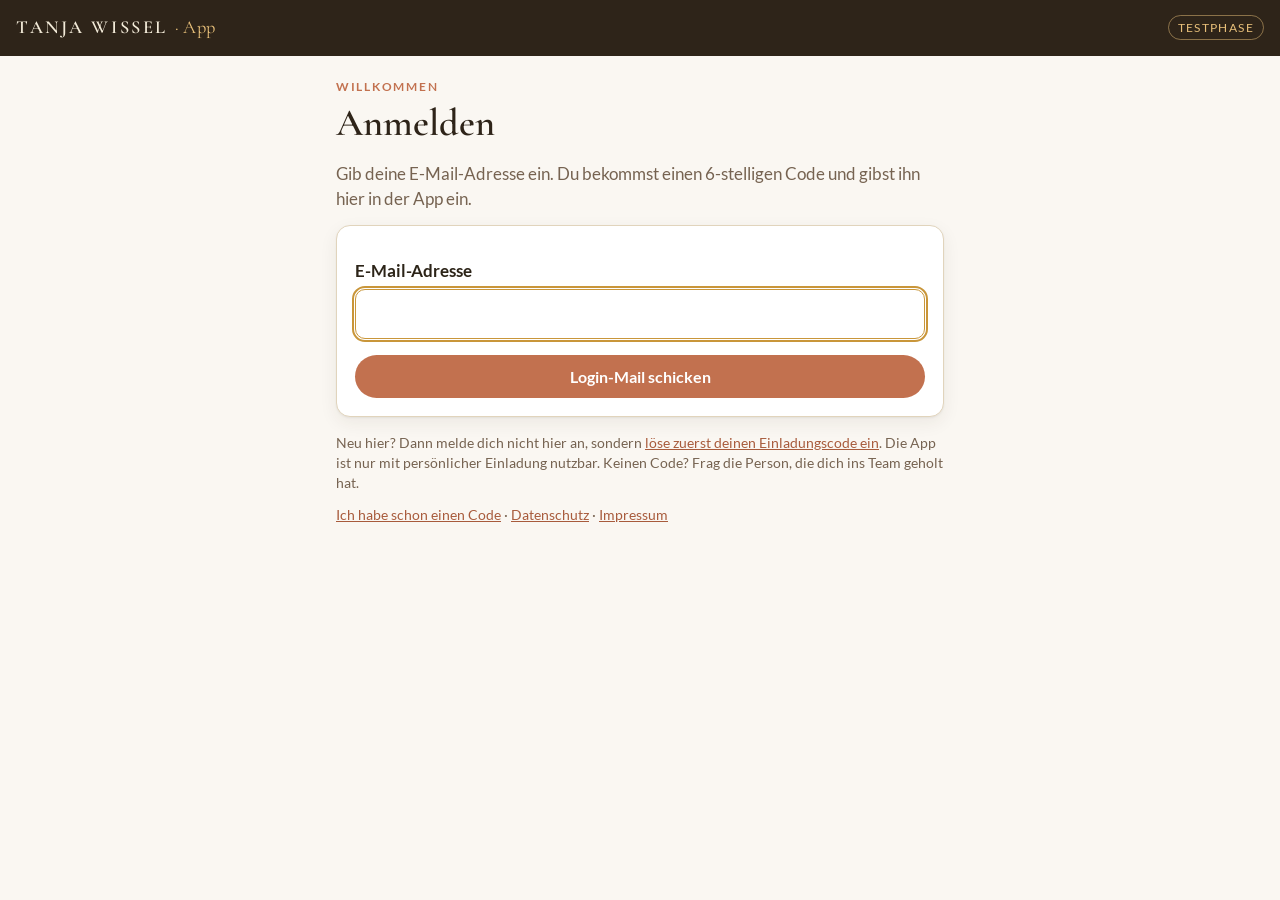
==== index.html @ ce4e1eeb "Erst wählen, dann schreiben; Video folgt der Nachrichtenart; Anrede „Hallo“ - Wechsel von Art, Busin" ====
<!doctype html>
<html lang="de">
<head>
  <meta charset="utf-8">
  <meta name="viewport" content="width=device-width, initial-scale=1, viewport-fit=cover">
  <meta name="robots" content="noindex, nofollow">
  <meta name="theme-color" content="#2E2419">
  <title>Tanja Wissel · App</title>
  <!-- Echtes Logo als Favicon: Android-Browser ohne App-Installation (z. B. Samsung Internet, Firefox) nehmen es für den Startbildschirm -->
  <link rel="icon" type="image/png" sizes="32x32" href="icons/favicon-32.png">
  <link rel="icon" type="image/png" sizes="192x192" href="icons/icon-192.png">
  <link rel="manifest" href="manifest.webmanifest">
  <link rel="apple-touch-icon" sizes="180x180" href="icons/apple-touch-icon.png">
  <meta name="apple-mobile-web-app-capable" content="yes">
  <meta name="mobile-web-app-capable" content="yes">
  <meta name="apple-mobile-web-app-title" content="Tanja Wissel">
  <meta name="apple-mobile-web-app-status-bar-style" content="black-translucent">
  <link rel="stylesheet" href="fonts/fonts.css">
  <link rel="stylesheet" href="app/styles.css?v=10">
</head>
<body>
  <header class="topbar">
    <div class="brand">TANJA WISSEL <span>· App</span></div>
    <span class="proto-badge">Testphase</span>
  </header>
  <main class="wrap" id="app" aria-live="polite">
    <p class="muted">Einen Moment …</p>
  </main>
  <nav class="tabbar" id="tabbar" aria-label="Hauptnavigation" hidden>
    <a href="#/heute" data-tab="heute"><span aria-hidden="true">☀</span>Heute</a>
    <a href="#/kontakte" data-tab="kontakte"><span aria-hidden="true">👥</span>Kontakte</a>
    <a href="#/kompass" data-tab="kompass"><span aria-hidden="true">🧭</span>Kompass</a>
    <a href="#/team" data-tab="team"><span aria-hidden="true">🤝</span>Team</a>
    <a href="#/profil" data-tab="profil"><span aria-hidden="true">👤</span>Profil</a>
  </nav>
  <div id="modal-root"></div>
  <div id="toast" class="toast" role="status" aria-live="polite"></div>
  <noscript><p class="wrap">Bitte JavaScript einschalten, damit die App funktioniert.</p></noscript>
  <script src="app/vendor/supabase-2.117.2.js"></script>
  <script src="app/config.js?v=5"></script>
  <script src="app/app.js?v=11"></script>
  <script src="app/crm-data.js?v=21"></script>
  <script src="app/kontakt-import.js?v=1"></script>
  <script src="app/crm.js?v=18"></script>
  <script src="app/kompass-data.js?v=7"></script>
  <script src="app/kompass.js?v=7"></script>
  <script src="app/erinnerungen.js?v=5"></script>
</body>
</html>
---- fonts/fonts.css ----
/* Lokal eingebundene Schriften — ersetzt Google Fonts CDN.
   Quelle: Google Fonts (Cormorant Garamond, Lato), Subsets latin + latin-ext.
   Neu erzeugen: siehe fonts/README.md */

/* Cormorant Garamond 400 italic — latin-ext */
@font-face {
  font-family: 'Cormorant Garamond';
  font-style: italic;
  font-weight: 400;
  font-display: swap;
  src: url(./cormorant-garamond-400-italic-latin-ext.woff2) format('woff2');
  unicode-range: U+0100-02BA, U+02BD-02C5, U+02C7-02CC, U+02CE-02D7, U+02DD-02FF, U+0304, U+0308, U+0329, U+1D00-1DBF, U+1E00-1E9F, U+1EF2-1EFF, U+2020, U+20A0-20AB, U+20AD-20C0, U+2113, U+2C60-2C7F, U+A720-A7FF;
}

/* Cormorant Garamond 400 italic — latin */
@font-face {
  font-family: 'Cormorant Garamond';
  font-style: italic;
  font-weight: 400;
  font-display: swap;
  src: url(./cormorant-garamond-400-italic-latin.woff2) format('woff2');
  unicode-range: U+0000-00FF, U+0131, U+0152-0153, U+02BB-02BC, U+02C6, U+02DA, U+02DC, U+0304, U+0308, U+0329, U+2000-206F, U+20AC, U+2122, U+2191, U+2193, U+2212, U+2215, U+FEFF, U+FFFD;
}

/* Cormorant Garamond 500 italic — latin-ext */
@font-face {
  font-family: 'Cormorant Garamond';
  font-style: italic;
  font-weight: 500;
  font-display: swap;
  src: url(./cormorant-garamond-500-italic-latin-ext.woff2) format('woff2');
  unicode-range: U+0100-02BA, U+02BD-02C5, U+02C7-02CC, U+02CE-02D7, U+02DD-02FF, U+0304, U+0308, U+0329, U+1D00-1DBF, U+1E00-1E9F, U+1EF2-1EFF, U+2020, U+20A0-20AB, U+20AD-20C0, U+2113, U+2C60-2C7F, U+A720-A7FF;
}

/* Cormorant Garamond 500 italic — latin */
@font-face {
  font-family: 'Cormorant Garamond';
  font-style: italic;
  font-weight: 500;
  font-display: swap;
  src: url(./cormorant-garamond-500-italic-latin.woff2) format('woff2');
  unicode-range: U+0000-00FF, U+0131, U+0152-0153, U+02BB-02BC, U+02C6, U+02DA, U+02DC, U+0304, U+0308, U+0329, U+2000-206F, U+20AC, U+2122, U+2191, U+2193, U+2212, U+2215, U+FEFF, U+FFFD;
}

/* Cormorant Garamond 400 normal — latin-ext */
@font-face {
  font-family: 'Cormorant Garamond';
  font-style: normal;
  font-weight: 400;
  font-display: swap;
  src: url(./cormorant-garamond-400-normal-latin-ext.woff2) format('woff2');
  unicode-range: U+0100-02BA, U+02BD-02C5, U+02C7-02CC, U+02CE-02D7, U+02DD-02FF, U+0304, U+0308, U+0329, U+1D00-1DBF, U+1E00-1E9F, U+1EF2-1EFF, U+2020, U+20A0-20AB, U+20AD-20C0, U+2113, U+2C60-2C7F, U+A720-A7FF;
}

/* Cormorant Garamond 400 normal — latin */
@font-face {
  font-family: 'Cormorant Garamond';
  font-style: normal;
  font-weight: 400;
  font-display: swap;
  src: url(./cormorant-garamond-400-normal-latin.woff2) format('woff2');
  unicode-range: U+0000-00FF, U+0131, U+0152-0153, U+02BB-02BC, U+02C6, U+02DA, U+02DC, U+0304, U+0308, U+0329, U+2000-206F, U+20AC, U+2122, U+2191, U+2193, U+2212, U+2215, U+FEFF, U+FFFD;
}

/* Cormorant Garamond 500 normal — latin-ext */
@font-face {
  font-family: 'Cormorant Garamond';
  font-style: normal;
  font-weight: 500;
  font-display: swap;
  src: url(./cormorant-garamond-500-normal-latin-ext.woff2) format('woff2');
  unicode-range: U+0100-02BA, U+02BD-02C5, U+02C7-02CC, U+02CE-02D7, U+02DD-02FF, U+0304, U+0308, U+0329, U+1D00-1DBF, U+1E00-1E9F, U+1EF2-1EFF, U+2020, U+20A0-20AB, U+20AD-20C0, U+2113, U+2C60-2C7F, U+A720-A7FF;
}

/* Cormorant Garamond 500 normal — latin */
@font-face {
  font-family: 'Cormorant Garamond';
  font-style: normal;
  font-weight: 500;
  font-display: swap;
  src: url(./cormorant-garamond-500-normal-latin.woff2) format('woff2');
  unicode-range: U+0000-00FF, U+0131, U+0152-0153, U+02BB-02BC, U+02C6, U+02DA, U+02DC, U+0304, U+0308, U+0329, U+2000-206F, U+20AC, U+2122, U+2191, U+2193, U+2212, U+2215, U+FEFF, U+FFFD;
}

/* Cormorant Garamond 600 normal — latin-ext */
@font-face {
  font-family: 'Cormorant Garamond';
  font-style: normal;
  font-weight: 600;
  font-display: swap;
  src: url(./cormorant-garamond-600-normal-latin-ext.woff2) format('woff2');
  unicode-range: U+0100-02BA, U+02BD-02C5, U+02C7-02CC, U+02CE-02D7, U+02DD-02FF, U+0304, U+0308, U+0329, U+1D00-1DBF, U+1E00-1E9F, U+1EF2-1EFF, U+2020, U+20A0-20AB, U+20AD-20C0, U+2113, U+2C60-2C7F, U+A720-A7FF;
}

/* Cormorant Garamond 600 normal — latin */
@font-face {
  font-family: 'Cormorant Garamond';
  font-style: normal;
  font-weight: 600;
  font-display: swap;
  src: url(./cormorant-garamond-600-normal-latin.woff2) format('woff2');
  unicode-range: U+0000-00FF, U+0131, U+0152-0153, U+02BB-02BC, U+02C6, U+02DA, U+02DC, U+0304, U+0308, U+0329, U+2000-206F, U+20AC, U+2122, U+2191, U+2193, U+2212, U+2215, U+FEFF, U+FFFD;
}

/* Lato 300 normal — latin-ext */
@font-face {
  font-family: 'Lato';
  font-style: normal;
  font-weight: 300;
  font-display: swap;
  src: url(./lato-300-normal-latin-ext.woff2) format('woff2');
  unicode-range: U+0100-02BA, U+02BD-02C5, U+02C7-02CC, U+02CE-02D7, U+02DD-02FF, U+0304, U+0308, U+0329, U+1D00-1DBF, U+1E00-1E9F, U+1EF2-1EFF, U+2020, U+20A0-20AB, U+20AD-20C0, U+2113, U+2C60-2C7F, U+A720-A7FF;
}

/* Lato 300 normal — latin */
@font-face {
  font-family: 'Lato';
  font-style: normal;
  font-weight: 300;
  font-display: swap;
  src: url(./lato-300-normal-latin.woff2) format('woff2');
  unicode-range: U+0000-00FF, U+0131, U+0152-0153, U+02BB-02BC, U+02C6, U+02DA, U+02DC, U+0304, U+0308, U+0329, U+2000-206F, U+20AC, U+2122, U+2191, U+2193, U+2212, U+2215, U+FEFF, U+FFFD;
}

/* Lato 400 normal — latin-ext */
@font-face {
  font-family: 'Lato';
  font-style: normal;
  font-weight: 400;
  font-display: swap;
  src: url(./lato-400-normal-latin-ext.woff2) format('woff2');
  unicode-range: U+0100-02BA, U+02BD-02C5, U+02C7-02CC, U+02CE-02D7, U+02DD-02FF, U+0304, U+0308, U+0329, U+1D00-1DBF, U+1E00-1E9F, U+1EF2-1EFF, U+2020, U+20A0-20AB, U+20AD-20C0, U+2113, U+2C60-2C7F, U+A720-A7FF;
}

/* Lato 400 normal — latin */
@font-face {
  font-family: 'Lato';
  font-style: normal;
  font-weight: 400;
  font-display: swap;
  src: url(./lato-400-normal-latin.woff2) format('woff2');
  unicode-range: U+0000-00FF, U+0131, U+0152-0153, U+02BB-02BC, U+02C6, U+02DA, U+02DC, U+0304, U+0308, U+0329, U+2000-206F, U+20AC, U+2122, U+2191, U+2193, U+2212, U+2215, U+FEFF, U+FFFD;
}

/* Lato 700 normal — latin-ext */
@font-face {
  font-family: 'Lato';
  font-style: normal;
  font-weight: 700;
  font-display: swap;
  src: url(./lato-700-normal-latin-ext.woff2) format('woff2');
  unicode-range: U+0100-02BA, U+02BD-02C5, U+02C7-02CC, U+02CE-02D7, U+02DD-02FF, U+0304, U+0308, U+0329, U+1D00-1DBF, U+1E00-1E9F, U+1EF2-1EFF, U+2020, U+20A0-20AB, U+20AD-20C0, U+2113, U+2C60-2C7F, U+A720-A7FF;
}

/* Lato 700 normal — latin */
@font-face {
  font-family: 'Lato';
  font-style: normal;
  font-weight: 700;
  font-display: swap;
  src: url(./lato-700-normal-latin.woff2) format('woff2');
  unicode-range: U+0000-00FF, U+0131, U+0152-0153, U+02BB-02BC, U+02C6, U+02DA, U+02DC, U+0304, U+0308, U+0329, U+2000-206F, U+20AC, U+2122, U+2191, U+2193, U+2212, U+2215, U+FEFF, U+FFFD;
}
---- app/styles.css ----
/* App Tanja Wissel. Stil übernommen aus dem Prototyp CRM (Creme/Sand/Terrakotta), Ergänzungen am Ende. */
/* Bewusst nur helles Markendesign; Farben sind überall explizit gesetzt. */
:root {
  color-scheme: light;
  --creme: #FAF7F2;
  --sand: #F2EAD8;
  --sand-deep: #EADFC6;
  --gold: #C9963A;
  --gold-soft: #E8C07A;
  --terra: #C2714F;
  --terra-deep: #A85B3C;
  --olive: #6B7C4A;
  --bark: #2E2419;
  --ink: #2C2418;
  --ink-muted: #766351;
  --line: #E1D4BC;
  --surface: #FFFFFF;
  --shadow: 0 1px 2px rgba(59,44,26,.06), 0 6px 18px rgba(59,44,26,.07);
  --radius: 14px;
  --serif: 'Cormorant Garamond', Georgia, serif;
  --sans: 'Lato', system-ui, -apple-system, 'Segoe UI', sans-serif;
  --tabbar-h: 64px;
}

* { box-sizing: border-box; }
html { -webkit-text-size-adjust: 100%; }
body {
  margin: 0;
  background: var(--creme);
  color: var(--ink);
  font: 400 17px/1.5 var(--sans);
  padding-bottom: calc(var(--tabbar-h) + env(safe-area-inset-bottom, 0px));
}

/* Kopf */
.topbar {
  display: flex; align-items: center; justify-content: space-between;
  padding-block: 14px;
  padding-left: max(16px, env(safe-area-inset-left, 0px));
  padding-right: max(16px, env(safe-area-inset-right, 0px));
  background: var(--bark); color: var(--sand); gap: 12px;
}
.brand { font-family: var(--serif); font-size: 1.15rem; letter-spacing: .14em; font-weight: 600; }
.brand span { letter-spacing: .02em; font-weight: 400; color: var(--gold-soft); }
.proto-badge {
  font-size: .72rem; text-transform: uppercase; letter-spacing: .12em;
  border: 1px solid rgba(232,192,122,.5); color: var(--gold-soft);
  padding: 3px 9px; border-radius: 99px;
}

.wrap { max-width: 640px; margin: 0 auto; padding-block: 22px 40px; padding-left: max(16px, env(safe-area-inset-left, 0px)); padding-right: max(16px, env(safe-area-inset-right, 0px)); }

/* Typografie */
h1, h2, h3 { font-family: var(--serif); font-weight: 600; line-height: 1.15; margin: 0 0 .4em; color: var(--bark); text-wrap: balance; }
h1 { font-size: clamp(1.9rem, 6vw, 2.4rem); }
h2 { font-size: 1.45rem; }
h3 { font-size: 1.2rem; margin-top: 1.2em; }
p { margin: 0 0 .8em; }
.eyebrow { font-size: .78rem; text-transform: uppercase; letter-spacing: .14em; color: var(--terra); font-weight: 700; margin-bottom: .4em; }
.lead { font-size: 1.05rem; color: var(--ink-muted); }
.muted { color: var(--ink-muted); font-size: .92rem; }
.small { font-size: .85rem; }

/* Karten */
.card {
  background: var(--surface); border: 1px solid var(--line); border-radius: var(--radius);
  padding: 18px 18px; box-shadow: var(--shadow); margin-bottom: 16px;
}
.card.sand { background: var(--sand); box-shadow: none; }
.card-head { display: flex; justify-content: space-between; align-items: baseline; gap: 10px; margin-bottom: 8px; }
.card-head h2 { margin: 0; }
.notice { font-size: .88rem; background: #F4F6EE; border: 1px solid #DCE3CC; color: #4B5735; border-radius: 10px; padding: 10px 12px; margin: 12px 0; }
.notice.warm { background: #FBF1EB; border-color: #EBCDBE; color: var(--terra-deep); }

/* Formulare */
label.field { display: block; font-weight: 700; margin: 14px 0 6px; }
label.field .opt { font-weight: 400; color: var(--ink-muted); font-size: .88rem; }
input[type=text], input[type=email], input[type=url], input[type=tel], input[type=number], input[type=date], input[type=time], input[type=search], select, textarea {
  width: 100%; font: inherit; color: inherit; background: var(--surface);
  border: 1px solid var(--line); border-radius: 10px; padding: 11px 12px;
}
textarea { min-height: 110px; resize: vertical; }
input:focus, textarea:focus, select:focus { outline: 2px solid var(--gold); outline-offset: 1px; border-color: var(--gold); }
.check { display: flex; gap: 10px; align-items: flex-start; margin: 14px 0; cursor: pointer; }
.check input { width: 20px; height: 20px; margin-top: 2px; accent-color: var(--terra); flex: 0 0 auto; }
.row2 { display: grid; grid-template-columns: 1fr 1fr; gap: 10px; }

/* Buttons */
.btn {
  display: inline-flex; align-items: center; justify-content: center; gap: 8px;
  font: 700 1rem var(--sans); border: 0; border-radius: 99px; cursor: pointer; text-decoration: none;
  padding: 12px 22px; background: var(--terra); color: #fff; transition: background .2s, transform .1s;
}
.btn:hover { background: var(--terra-deep); }
.btn:active { transform: scale(.98); }
.btn:disabled, .btn[aria-disabled=true] { background: var(--sand-deep); color: var(--ink-muted); cursor: not-allowed; }
.btn.ghost { background: transparent; color: var(--ink-muted); padding: 10px 12px; }
.btn.ghost:hover { color: var(--bark); background: var(--sand); }
.btn.secondary { background: var(--surface); color: var(--bark); border: 1px solid var(--line); }
.btn.secondary:hover { background: var(--sand); }
.btn.olive { background: var(--olive); }
.btn.olive:hover { background: #586640; }
.btn.small { padding: 8px 14px; font-size: .9rem; }
.btn.block { width: 100%; }
.btn.danger { background: #fff; color: #A23B2A; border: 1px solid #E5B9AF; }
.actions { display: flex; gap: 10px; align-items: center; margin-top: 16px; flex-wrap: wrap; }
.actions.end { justify-content: flex-end; }
.actions.split { justify-content: space-between; }
.linklike { background: none; border: 0; color: var(--terra-deep); font: inherit; font-weight: 700; cursor: pointer; padding: 0; text-decoration: underline; text-underline-offset: 3px; }

/* Untere Navigation */
.tabbar {
  position: fixed; left: 0; right: 0; bottom: 0; z-index: 20;
  display: grid; grid-template-columns: repeat(4, 1fr);
  background: var(--surface); border-top: 1px solid var(--line);
  padding-bottom: env(safe-area-inset-bottom, 0px); height: calc(var(--tabbar-h) + env(safe-area-inset-bottom, 0px));
}
.tabbar a {
  display: flex; flex-direction: column; align-items: center; justify-content: center; gap: 2px;
  font-size: .78rem; color: var(--ink-muted); text-decoration: none; font-weight: 700;
}
.tabbar a span { font-size: 1.25rem; line-height: 1; }
.tabbar a.active { color: var(--terra-deep); }
.tabbar a.plus span { width: 34px; height: 34px; border-radius: 50%; background: var(--terra); color: #fff; display: grid; place-items: center; font-size: 1.3rem; }

/* Dashboard */
.greet { margin-bottom: 16px; }
.greet h1 { margin-bottom: 2px; }
.tiles { display: grid; grid-template-columns: 1fr 1fr; gap: 12px; margin-bottom: 16px; }
.tile {
  display: block; text-decoration: none; color: inherit;
  background: var(--surface); border: 1px solid var(--line); border-radius: var(--radius);
  padding: 14px 14px; box-shadow: var(--shadow);
}
.tile:hover { border-color: var(--gold); }
.tile .t-label { font-size: .85rem; color: var(--ink-muted); font-weight: 700; }
.tile .t-num { font-family: var(--serif); font-size: 2.2rem; font-weight: 600; color: var(--bark); line-height: 1.1; }
.tile .t-sub { font-size: .82rem; color: var(--ink-muted); }
.tile .t-sub.alert { color: var(--terra-deep); font-weight: 700; }

.prio { list-style: none; padding: 0; margin: 0; }
.prio li { display: flex; align-items: center; gap: 12px; padding: 10px 0; border-bottom: 1px solid var(--line); }
.prio li:last-child { border-bottom: 0; }
.prio input[type=checkbox] { width: 24px; height: 24px; accent-color: var(--olive); flex: 0 0 auto; cursor: pointer; }
.prio .p-text { flex: 1; min-width: 0; }
.prio li.done .p-text { text-decoration: line-through; color: var(--ink-muted); }
.prio a.go { color: var(--ink-muted); text-decoration: none; font-size: 1.3rem; padding: 0 4px; }
.prio .p-text input[type=text] { padding: 8px 10px; }
.counter { font-size: .88rem; font-weight: 700; color: var(--olive); white-space: nowrap; }
.praise { font-family: var(--serif); font-style: italic; font-size: 1.15rem; color: var(--olive); margin: 8px 0 0; }

.goal-track { height: 12px; background: var(--sand); border-radius: 99px; overflow: hidden; margin: 8px 0 6px; }
.goal-fill { height: 100%; background: var(--gold); border-radius: 99px; transition: width .4s ease; }
.goal-fill.full { background: var(--olive); }

.record-card { text-align: center; }
.rec-btn {
  text-decoration: none;
  display: inline-flex; align-items: center; gap: 10px; border: 0; cursor: pointer;
  font: 700 1rem var(--sans); color: #fff; background: var(--terra); border-radius: 99px; padding: 14px 26px;
}
@keyframes pulse { 0%, 100% { opacity: .3; } 50% { opacity: 1; } }

.dictate { display: flex; gap: 12px; align-items: flex-start; background: var(--sand); border-radius: 12px; padding: 12px 14px; font-size: .93rem; }
.dictate .mic { font-size: 1.6rem; line-height: 1; }

/* Kontaktliste */
.search { margin-bottom: 10px; }
.chips { display: flex; gap: 8px; overflow-x: auto; padding-bottom: 6px; margin-bottom: 8px; scrollbar-width: none; }
.chips::-webkit-scrollbar { display: none; }
.chip {
  flex: 0 0 auto; border: 1px solid var(--line); background: var(--surface); color: var(--ink);
  border-radius: 99px; padding: 6px 13px; font: 700 .85rem var(--sans); cursor: pointer; white-space: nowrap;
}
.chip.on { background: var(--bark); color: var(--sand); border-color: var(--bark); }
.clist { list-style: none; padding: 0; margin: 0; background: var(--surface); border: 1px solid var(--line); border-radius: var(--radius); box-shadow: var(--shadow); overflow: hidden; }
.clist li + li { border-top: 1px solid var(--line); }
.clist a { display: block; padding: 12px 16px; text-decoration: none; color: inherit; }
.clist a:hover { background: #FDFBF7; }
.c-top { display: flex; justify-content: space-between; gap: 10px; align-items: baseline; }
.c-name { font-weight: 700; color: var(--bark); }
.c-biz { display: inline-block; margin-left: 6px; padding: 1px 8px; border-radius: 99px; background: var(--olive); color: #fff; font-size: .75rem; font-weight: 700; vertical-align: middle; white-space: nowrap; }
.c-sub { font-size: .86rem; color: var(--ink-muted); }
.due { font-size: .82rem; font-weight: 700; white-space: nowrap; color: var(--ink-muted); }
.due.today { color: var(--terra-deep); }
.due.over { color: #A23B2A; }
.empty { text-align: center; padding: 28px 16px; color: var(--ink-muted); }

/* Kontaktdetail */
.detail-head { display: flex; justify-content: space-between; align-items: flex-start; gap: 10px; }
.back { display: inline-block; color: var(--ink-muted); text-decoration: none; font-weight: 700; margin-bottom: 8px; }
.pill {
  display: inline-flex; align-items: center; gap: 6px; border-radius: 99px; padding: 5px 12px;
  background: var(--sand); color: var(--bark); font: 700 .88rem var(--sans); border: 1px solid var(--line); cursor: pointer;
}
.pill.static { cursor: default; }
.fu-box { border-left: 3px solid var(--terra); background: #FBF1EB; }
.fu-box.none { border-left-color: var(--line); background: var(--surface); }
.btn-grid { display: grid; grid-template-columns: 1fr 1fr; gap: 10px; }
.btn-grid .wide { grid-column: 1 / -1; }
.lock { font-size: .85rem; color: var(--ink-muted); background: var(--sand); border-radius: 10px; padding: 10px 12px; margin-top: 10px; }
.timeline { list-style: none; padding: 0; margin: 0; }
.timeline li { display: grid; grid-template-columns: 58px 1fr; gap: 10px; padding: 9px 0; border-bottom: 1px solid var(--line); font-size: .93rem; }
.timeline li:last-child { border-bottom: 0; }
.timeline .when { color: var(--ink-muted); font-size: .82rem; padding-top: 2px; }
.timeline .note { white-space: pre-wrap; overflow-wrap: anywhere; }
.saved-draft { background: #E7F3DF; border-radius: 12px; padding: 10px 12px; margin: 8px 0; white-space: pre-wrap; overflow-wrap: anywhere; font-size: .93rem; }

/* Optionen (Status, Schätzhilfe) */
.options { display: grid; gap: 8px; margin-top: 10px; }
.option {
  text-align: left; font: inherit; color: inherit; cursor: pointer; width: 100%;
  background: var(--surface); border: 1.5px solid var(--line); border-radius: 12px;
  padding: 11px 14px; transition: border-color .15s, background .15s;
}
.option:hover { border-color: var(--gold); }
.option.selected { border-color: var(--terra); background: #FBF1EB; box-shadow: inset 0 0 0 1px var(--terra); }
.option small { display: block; color: var(--ink-muted); font-size: .84rem; }
.option:focus-visible, .chip:focus-visible, .pill:focus-visible { outline: 2px solid var(--gold); outline-offset: 2px; }
.options.compact { grid-template-columns: 1fr 1fr; }
.options.compact .option { padding: 9px 11px; font-size: .92rem; }
.two { display: grid; grid-template-columns: 1fr 1fr; gap: 8px; }

/* Entwurf */
.art-chips { display: flex; flex-wrap: wrap; gap: 8px; margin: 6px 0 12px; }
.draft-area { background: #E7F3DF; border: 1px solid #CFE3C1; min-height: 150px; border-radius: 14px 14px 14px 4px; }
.type-line { font-size: .9rem; color: var(--ink-muted); }
.muster-list { list-style: none; padding: 0; margin: 8px 0; }
.muster-list li { display: flex; gap: 8px; align-items: flex-start; justify-content: space-between; padding: 6px 0; border-bottom: 1px solid var(--line, #e5e0d8); }
.muster-list .note { white-space: pre-wrap; overflow-wrap: anywhere; font-size: .92rem; }

.thinking-box { display: flex; align-items: center; padding: 14px; }
.thinking { display: flex; gap: 10px; align-items: center; color: var(--ink-muted); }
.thinking .dot { width: 10px; height: 10px; border-radius: 50%; background: var(--gold); flex: 0 0 auto; animation: pulse 1.1s ease-in-out infinite; }
details summary { cursor: pointer; color: var(--terra-deep); font-weight: 700; margin: 6px 0; }

/* Dialog */
.backdrop { position: fixed; inset: 0; background: rgba(46,36,25,.45); z-index: 40; display: flex; align-items: flex-end; justify-content: center; }
.sheet {
  background: var(--creme); width: 100%; max-width: 560px; max-height: 88vh; overflow-y: auto;
  border-radius: 18px 18px 0 0; padding: 20px max(16px, env(safe-area-inset-left, 0px)) calc(20px + env(safe-area-inset-bottom, 0px));
  box-shadow: 0 -6px 30px rgba(46,36,25,.2);
}
@media (min-width: 640px) {
  .backdrop { align-items: center; }
  .sheet { border-radius: 18px; }
}

/* Hinweis unten */
.toast {
  position: fixed; left: 50%; bottom: calc(var(--tabbar-h) + 14px + env(safe-area-inset-bottom, 0px)); transform: translateX(-50%) translateY(20px);
  background: var(--bark); color: var(--sand); padding: 10px 16px; border-radius: 99px; font-size: .92rem;
  opacity: 0; pointer-events: none; transition: opacity .2s, transform .2s; z-index: 50; max-width: calc(100% - 32px); text-align: center;
}
.toast.show { opacity: 1; transform: translateX(-50%) translateY(0); }

.kv { display: grid; grid-template-columns: 130px 1fr; gap: 6px 12px; font-size: .95rem; margin: 0; }
.kv dt { color: var(--ink-muted); }
.kv dd { margin: 0; overflow-wrap: anywhere; }

@media (max-width: 420px) {
  .brand span { display: none; }
  .kv { grid-template-columns: 1fr; gap: 0; }
  .kv dt { margin-top: 8px; }
  .row2 { grid-template-columns: 1fr; }
}

@media (prefers-reduced-motion: reduce) {
  *, *::before, *::after { transition: none !important; animation: none !important; }
}

/* ---------- Ergänzungen App ---------- */
.tabbar { grid-template-columns: repeat(5, 1fr); }
.tabbar a { font-size: .74rem; }
.tabbar[hidden] { display: none; }
body:has(.tabbar[hidden]) { padding-bottom: 0; }
.card a:not(.btn) { color: var(--terra-deep); }
.wrap a:not(.btn):not(.back) { color: var(--terra-deep); }

/* ---------- Freiheits-Kompass (aus dem Prototyp) ---------- */
.progress { height: 4px; background: var(--sand-deep); border-radius: 99px; overflow: hidden; margin: -6px 0 16px; }
.progress-bar { height: 100%; width: 0; background: var(--gold); transition: width .35s ease; }
.card th, .card td { text-align: left; vertical-align: top; padding: 8px 6px; border-bottom: 1px solid var(--line); }
.card th { font-weight: 700; color: var(--bark); }
.card table { border-collapse: collapse; width: 100%; font-size: .92rem; }
.arrow { background: var(--sand); border-left: 3px solid var(--terra); padding: 10px 12px; border-radius: 6px; }
.table-scroll { overflow-x: auto; }
.steps { list-style: none; padding: 0; margin: 0; }
.steps li { display: flex; gap: 12px; padding: 10px 0; border-bottom: 1px solid var(--line); }
.steps li:last-child { border-bottom: 0; }
.steps .num { flex: 0 0 28px; height: 28px; border-radius: 50%; background: var(--olive); color: #fff; display: grid; place-items: center; font-weight: 700; font-size: .85rem; }
.qnum { color: var(--ink-muted); font-size: .9rem; margin-bottom: 4px; }
.question { font-family: var(--serif); font-size: clamp(1.5rem, 4.6vw, 1.9rem); line-height: 1.2; color: var(--bark); margin: 0 0 6px; font-weight: 600; }
.qhint { color: var(--ink-muted); font-style: italic; margin-bottom: 14px; }
.kompass .options { gap: 10px; margin-top: 18px; }
.kompass .option { padding: 14px 16px; }
.hero-type { text-align: center; padding: 30px 20px; background: var(--bark); color: var(--sand); border-radius: var(--radius); margin-bottom: 18px; }
.hero-type .icon { font-size: 3rem; line-height: 1; }
.hero-type h1 { color: #fff; margin: 10px 0 4px; }
.hero-type .sub { color: var(--gold-soft); font-size: 1rem; }
.compass { display: grid; grid-template-columns: auto 1fr 1fr; gap: 6px; font-size: .78rem; margin: 6px 0 4px; }
.compass .axis { color: var(--ink-muted); display: flex; align-items: center; justify-content: center; text-align: center; padding: 2px; }
.compass .axis.v { writing-mode: vertical-rl; transform: rotate(180deg); }
.compass .cell { border-radius: 10px; padding: 12px 8px; text-align: center; background: var(--sand); color: var(--ink-muted); border: 1.5px solid transparent; }
.compass .cell b { display: block; font-family: var(--serif); font-size: 1.15rem; color: var(--bark); }
.compass .cell.main { background: #FBF1EB; border-color: var(--terra); }
.compass .cell.second { border-color: var(--gold); border-style: dashed; }
.bars { display: grid; gap: 8px; margin-top: 10px; }
.bar { display: grid; grid-template-columns: 92px 1fr 22px; align-items: center; gap: 10px; font-size: .9rem; }
.bar .track { height: 10px; background: var(--sand); border-radius: 99px; overflow: hidden; }
.bar .fill { height: 100%; background: var(--gold); border-radius: 99px; }
.bar.main .fill { background: var(--terra); }
.drivers { display: grid; gap: 10px; }
.driver { display: flex; gap: 12px; align-items: flex-start; }
.driver .rank { flex: 0 0 30px; height: 30px; border-radius: 50%; background: var(--gold); color: #fff; display: grid; place-items: center; font-weight: 700; }
.satz { font-family: var(--serif); font-size: 1.4rem; font-style: italic; color: var(--terra-deep); text-align: center; padding: 14px 8px 4px; }
.suggest { background: var(--sand); border-radius: 10px; padding: 10px 12px; margin: 10px 0 12px; font-size: .92rem; }
.suggest b { color: var(--olive); }
.num-row { display: grid; grid-template-columns: 1fr 96px; gap: 10px; align-items: center; margin-bottom: 10px; }
.kchips { display: grid; gap: 8px; }
.kchips.three { grid-template-columns: repeat(3, 1fr); margin-top: 16px; }
.paths { display: grid; gap: 12px; margin: 22px 0 8px; }
.path {
  display: flex; gap: 14px; align-items: flex-start; text-align: left; width: 100%;
  background: var(--surface); border: 1.5px solid var(--line); border-radius: var(--radius);
  padding: 18px 16px; font: inherit; color: var(--ink); cursor: pointer; box-shadow: var(--shadow);
}
.path:hover { border-color: var(--terra); }
.path:focus-visible { outline: 2px solid var(--gold); outline-offset: 2px; }
.path strong { display: block; font-family: var(--serif); font-size: 1.4rem; color: var(--bark); line-height: 1.15; }
.path-icon { font-size: 1.8rem; line-height: 1; flex: 0 0 auto; }
.path-time { display: block; font-size: .82rem; color: var(--terra); font-weight: 700; margin: 2px 0 6px; }
.path-text { display: block; color: var(--ink-muted); font-size: .95rem; }
textarea.short { min-height: 56px; }
.bubble { background: #E7F3DF; color: var(--ink); border-radius: 14px 14px 14px 4px; padding: 12px 14px; margin: 14px 0; white-space: pre-wrap; overflow-wrap: anywhere; max-width: 92%; }
.toggle { display: flex; justify-content: space-between; align-items: center; gap: 14px; padding: 12px 0; border-bottom: 1px solid var(--line); }
.toggle:last-of-type { border-bottom: 0; }
.switch { position: relative; flex: 0 0 52px; height: 30px; }
.switch input { opacity: 0; width: 0; height: 0; }
.switch .slider { position: absolute; inset: 0; background: var(--sand-deep); border-radius: 99px; cursor: pointer; transition: background .2s; }
.switch .slider::before { content: ''; position: absolute; width: 24px; height: 24px; left: 3px; top: 3px; background: #fff; border-radius: 50%; transition: transform .2s; box-shadow: 0 1px 3px rgba(0,0,0,.2); }
.switch input:checked + .slider { background: var(--olive); }
.switch input:checked + .slider::before { transform: translateX(22px); }
.switch input:focus-visible + .slider { outline: 2px solid var(--gold); outline-offset: 2px; }
.sponsor-view { border: 2px dashed var(--olive); border-radius: var(--radius); padding: 18px; background: var(--surface); }
.sponsor-view .eyebrow { color: var(--olive); }
.sponsor-view .empty { color: var(--ink-muted); font-style: italic; }
.sponsor-view h3:first-of-type { margin-top: 4px; }
.clist .c-item { padding: 12px 16px; }
.partner-ansicht { margin-top: 8px; }
.partner-ansicht .sponsor-view { margin-top: 8px; color: var(--ink); }
.clist .sponsor-view li + li { border-top: 0; }
.partner-ansicht summary { font-weight: 700; }
@media (max-width: 480px) { .bar { grid-template-columns: 76px 1fr 18px; } }
@media print {
  .topbar, .tabbar, .progress, .actions, .no-print, .toast { display: none !important; }
  body { background: #fff; font-size: 12pt; padding-bottom: 0; }
  .card { box-shadow: none; break-inside: avoid; }
  .hero-type { background: #fff; color: var(--ink); border: 2px solid var(--bark); }
  .hero-type h1 { color: var(--bark); }
}

/* ---------- Erinnerungen (Bereich 5) ---------- */
ol.anl { margin: 8px 0 10px; padding-left: 22px; }
ol.anl li { margin: 0 0 6px; }
.tage { display: flex; flex-wrap: wrap; gap: 8px; }
.tage .tag { position: relative; }
.tage .tag input { position: absolute; opacity: 0; width: 1px; height: 1px; }
.tage .tag span { display: inline-block; min-width: 46px; text-align: center; border: 1px solid var(--line); background: var(--surface); border-radius: 99px; padding: 7px 10px; font-weight: 700; font-size: .9rem; cursor: pointer; }
.tage .tag input:checked + span { background: var(--bark); color: var(--sand); border-color: var(--bark); }
.tage .tag input:focus-visible + span { outline: 2px solid var(--gold); outline-offset: 2px; }
a.option { display: block; text-decoration: none; color: inherit; }
.wrap a.tile, .wrap a.tile .t-label { color: inherit; }

/* Videos teilen (09.11.2026) */
.video-list { display: grid; gap: 10px; max-height: 55vh; overflow-y: auto; }
.video-item { border: 1px solid var(--line); border-radius: 10px; padding: 10px 12px; background: var(--surface); }
.video-item.off { opacity: .6; }
.video-item .actions { flex-wrap: wrap; gap: 6px; }
.video-pick .card-head { gap: 10px; flex-wrap: wrap; }

/* Kontakte vom Handy übernehmen (09.11.2026) */
.head-btns { display: flex; gap: 8px; flex-wrap: wrap; justify-content: flex-end; }
button.back { background: none; border: 0; padding: 0; font: inherit; font-weight: 700; cursor: pointer; }
.file-btn { position: relative; overflow: hidden; }
.file-btn input[type=file] { position: absolute; inset: 0; opacity: 0; width: 100%; height: 100%; cursor: pointer; font-size: 0; }
.imp-row { display: flex; gap: 12px; align-items: center; padding: 10px 16px; cursor: pointer; }
.imp-row input { width: 22px; height: 22px; accent-color: var(--terra); flex: 0 0 auto; }
.imp-row > span { display: flex; flex-direction: column; min-width: 0; }
.imp-row.off { opacity: .55; cursor: default; }

/* Einladungsweg in 3 Schritten (15.11.2026) */
.schritt-weg { display: flex; gap: 6px; margin: 4px 0 8px; flex-wrap: wrap; }
.schritt { display: inline-flex; align-items: center; gap: 6px; padding: 4px 10px 4px 4px; border-radius: 999px; border: 1px solid var(--line); font-size: .85rem; color: var(--muted, #777); }
.schritt .num { width: 22px; height: 22px; border-radius: 50%; display: grid; place-items: center; font-weight: 700; font-size: .78rem; background: var(--line); color: var(--bark); }
.schritt.on { border-color: var(--bark); color: var(--bark); font-weight: 600; }
.schritt.on .num { background: var(--bark); color: var(--sand); }
.schritt.done .num { background: var(--olive); color: #fff; }
.art-chips-rest { margin-top: 0; opacity: .9; }
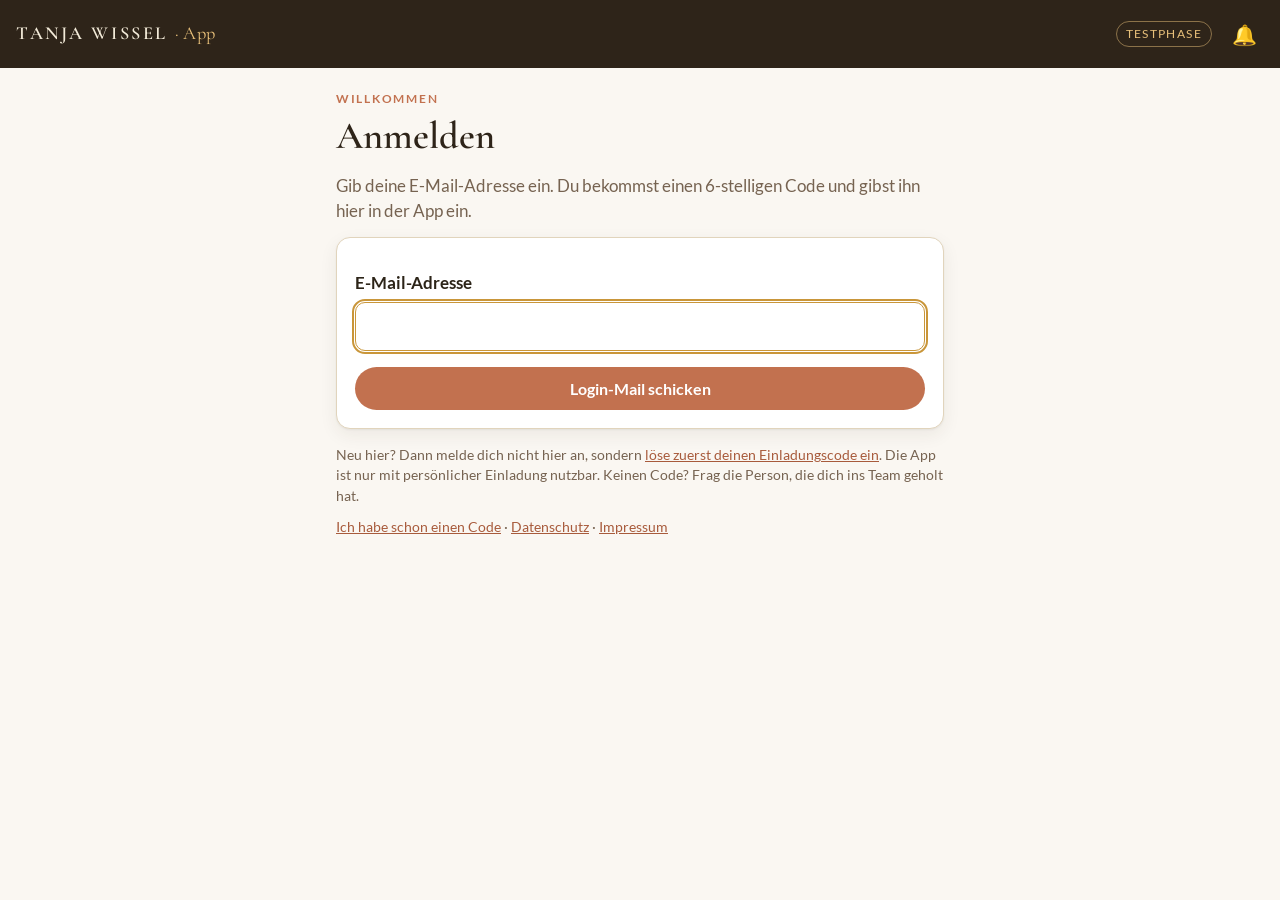
==== commit 5002ccbb: "Nachrichten: Glocke mit Zähler und Archiv der Mitteilungen (30 Tage) Co-Authored-By: Claude Opus 5.5" ====
--- a/index.html
+++ b/index.html
@@ -16,12 +16,15 @@
   <meta name="apple-mobile-web-app-title" content="Tanja Wissel">
   <meta name="apple-mobile-web-app-status-bar-style" content="black-translucent">
   <link rel="stylesheet" href="fonts/fonts.css">
-  <link rel="stylesheet" href="app/styles.css?v=10">
+  <link rel="stylesheet" href="app/styles.css?v=12">
 </head>
 <body>
   <header class="topbar">
     <div class="brand">TANJA WISSEL <span>· App</span></div>
-    <span class="proto-badge">Testphase</span>
+    <div class="topbar-rechts">
+      <span class="proto-badge">Testphase</span>
+      <a class="glocke" id="glocke" href="#/nachrichten" aria-label="Nachrichten" hidden><span aria-hidden="true">🔔</span><span class="glocke-zahl" id="glocke-zahl" hidden>0</span></a>
+    </div>
   </header>
   <main class="wrap" id="app" aria-live="polite">
     <p class="muted">Einen Moment …</p>
@@ -38,12 +41,13 @@
   <noscript><p class="wrap">Bitte JavaScript einschalten, damit die App funktioniert.</p></noscript>
   <script src="app/vendor/supabase-2.117.2.js"></script>
   <script src="app/config.js?v=5"></script>
-  <script src="app/app.js?v=11"></script>
-  <script src="app/crm-data.js?v=21"></script>
+  <script src="app/app.js?v=12"></script>
+  <script src="app/crm-data.js?v=24"></script>
   <script src="app/kontakt-import.js?v=1"></script>
-  <script src="app/crm.js?v=18"></script>
+  <script src="app/crm.js?v=23"></script>
   <script src="app/kompass-data.js?v=7"></script>
-  <script src="app/kompass.js?v=7"></script>
-  <script src="app/erinnerungen.js?v=5"></script>
+  <script src="app/kompass.js?v=8"></script>
+  <script src="app/erinnerungen.js?v=6"></script>
+  <script src="app/nachrichten.js?v=1"></script>
 </body>
 </html>
--- a/app/styles.css
+++ b/app/styles.css
@@ -397,3 +397,33 @@
 .schritt.on .num { background: var(--bark); color: var(--sand); }
 .schritt.done .num { background: var(--olive); color: #fff; }
 .art-chips-rest { margin-top: 0; opacity: .9; }
+
+/* A3 (22.11.2026): Abschnitte in „Deine ersten Schritte“ */
+.schritt-zeit { font-size: 1rem; font-weight: 600; margin: 16px 0 2px; }
+.card-head + .schritt-zeit { margin-top: 4px; }
+
+/* D3 (22.11.2026): „Wer fällt dir ein?“ */
+.sr-only { position: absolute; width: 1px; height: 1px; padding: 0; margin: -1px; overflow: hidden; clip: rect(0 0 0 0); white-space: nowrap; border: 0; }
+.wer-fragen { margin: 0 0 12px; padding-left: 18px; }
+.wer-fragen li { margin: 4px 0; }
+.wer-form { display: flex; gap: 8px; align-items: center; }
+.wer-form input { flex: 1; min-width: 0; margin: 0; }
+.wer-neu { list-style: none; padding: 0; margin: 8px 0 0; color: var(--muted, #666); font-size: 0.9rem; }
+.wer-neu:empty { display: none; }
+
+/* Nachrichten (Glocke oben rechts + Liste, 24.11.2026) */
+.topbar-rechts { display: flex; align-items: center; gap: 12px; }
+.glocke { position: relative; display: grid; place-items: center; width: 40px; height: 40px; border-radius: 50%; color: var(--sand); text-decoration: none; font-size: 1.25rem; line-height: 1; }
+.glocke:hover, .glocke.active { background: rgba(232,192,122,.15); }
+.glocke:focus-visible { outline: 2px solid var(--gold-soft); outline-offset: 2px; }
+.glocke-zahl { position: absolute; top: 2px; right: 0; min-width: 19px; height: 19px; padding: 0 5px; border-radius: 99px; background: var(--terra); color: #fff; font: 700 .72rem/19px var(--sans); text-align: center; }
+.nachrichten { list-style: none; padding: 0; margin: 16px 0; background: var(--surface); border: 1px solid var(--line); border-radius: var(--radius); box-shadow: var(--shadow); overflow: hidden; }
+.nachricht + .nachricht { border-top: 1px solid var(--line); }
+.nachricht a { display: grid; grid-template-columns: 1fr auto; gap: 2px 12px; padding: 14px 16px; color: var(--ink); text-decoration: none; }
+.nachricht a:hover { background: var(--creme); }
+.n-kopf { grid-column: 1; font-size: .82rem; color: var(--ink-muted); display: flex; align-items: center; gap: 7px; }
+.n-text { grid-column: 1; }
+.n-pfeil { grid-column: 2; grid-row: 1 / span 2; align-self: center; color: var(--ink-muted); font-size: 1.4rem; }
+.nachricht.neu .n-text { font-weight: 700; }
+.nachricht.neu .n-kopf { color: var(--terra-deep); font-weight: 700; }
+.n-punkt { width: 9px; height: 9px; border-radius: 50%; background: var(--terra); flex: 0 0 auto; }
